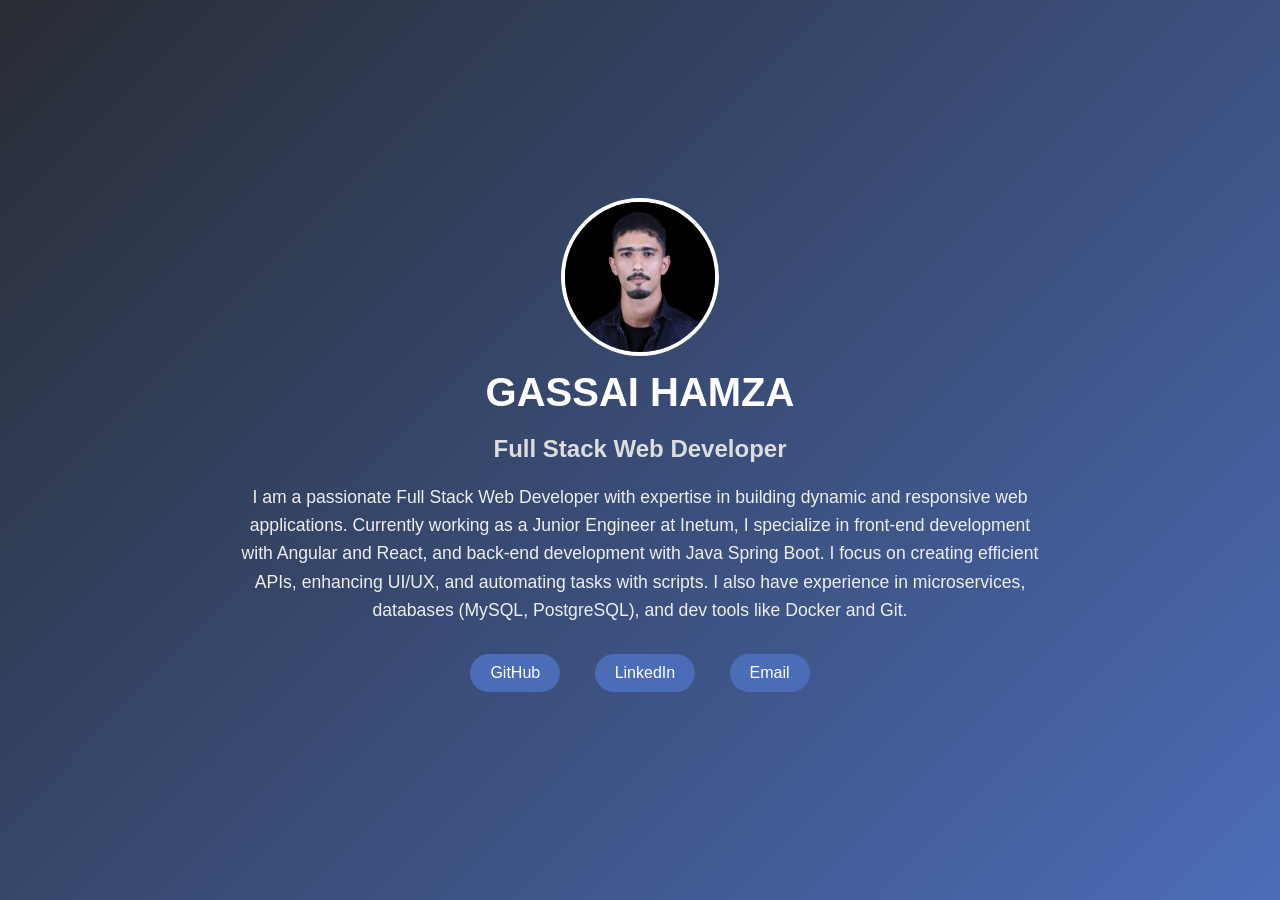
==== index.html @ 656f2b10 "Initial commit: Basic description and contact links" ====
<!DOCTYPE html>
<html lang="en">

<head>
    <meta charset="UTF-8">
    <meta name="viewport" content="width=device-width, initial-scale=1.0">
    <title>Portfolio | GASSAI HAMZA</title>
    <link rel="stylesheet" href="style.css">
</head>

<body>
    <div class="container">
        <div class="profile">
            <img src="gassai-hamza.jpeg" alt="Gassai Hamza" class="profile-pic">
            <h1 class="name">GASSAI HAMZA</h1>
            <h2 class="role">Full Stack Web Developer</h2>
        </div>
        <div class="bio">
            <p>
                I am a passionate Full Stack Web Developer with expertise in building dynamic and responsive web
                applications. Currently working as a Junior Engineer at Inetum, I specialize in front-end development
                with Angular and React, and back-end development with Java Spring Boot. I focus on creating efficient
                APIs, enhancing UI/UX, and automating tasks with scripts. I also have experience in microservices,
                databases (MySQL, PostgreSQL), and dev tools like Docker and Git.
            </p>
        </div>
        <div class="links">
            <a href="https://github.com/ghamza-dev" target="_blank" class="link">GitHub</a>
            <a href="https://linkedin.com/in/hamza-gassai" target="_blank" class="link">LinkedIn</a>
            <a href="mailto:gassai.hamza@gmail.com" class="link">Email</a>
        </div>
    </div>
</body>

</html>
---- style.css ----
/* General Styles */
body {
  margin: 0;
  font-family: "Arial", sans-serif;
  background: linear-gradient(135deg, #282c34, #4b6cb7);
  color: #fff;
  display: flex;
  justify-content: center;
  align-items: center;
  height: 100vh;
  overflow: hidden;
}

.container {
  text-align: center;
  animation: fadeIn 2s ease-in-out;
  max-width: 800px;
  width: 100%;
}

.profile-pic {
  width: 150px;
  height: 150px;
  border-radius: 50%;
  border: 4px solid #fff;
  transition: transform 0.3s ease;
}

.profile-pic:hover {
  transform: scale(1.1);
}

.name {
  font-size: 2.5rem;
  margin: 10px 0;
  animation: slideIn 1.5s ease-out;
}

.role {
  font-size: 1.5rem;
  color: #ddd;
  animation: slideIn 1.5s ease-out;
}

.bio {
  margin-top: 20px;
  font-size: 1.1rem;
  line-height: 1.6;
  color: #eee;
  animation: fadeIn 2s ease-in-out;
}

.links {
  margin-top: 20px;
}

.link {
  display: inline-block;
  margin: 10px 15px;
  padding: 10px 20px;
  color: #fff;
  background: #4b6cb7;
  border-radius: 30px;
  text-decoration: none;
  font-size: 1rem;
  transition: background 0.3s ease, transform 0.3s ease;
}

.link:hover {
  background: #6c5ce7;
  transform: translateY(-5px);
}

/* Animations */
@keyframes fadeIn {
  from {
    opacity: 0;
  }
  to {
    opacity: 1;
  }
}

@keyframes slideIn {
  from {
    transform: translateY(-20px);
    opacity: 0;
  }
  to {
    transform: translateY(0);
    opacity: 1;
  }
}
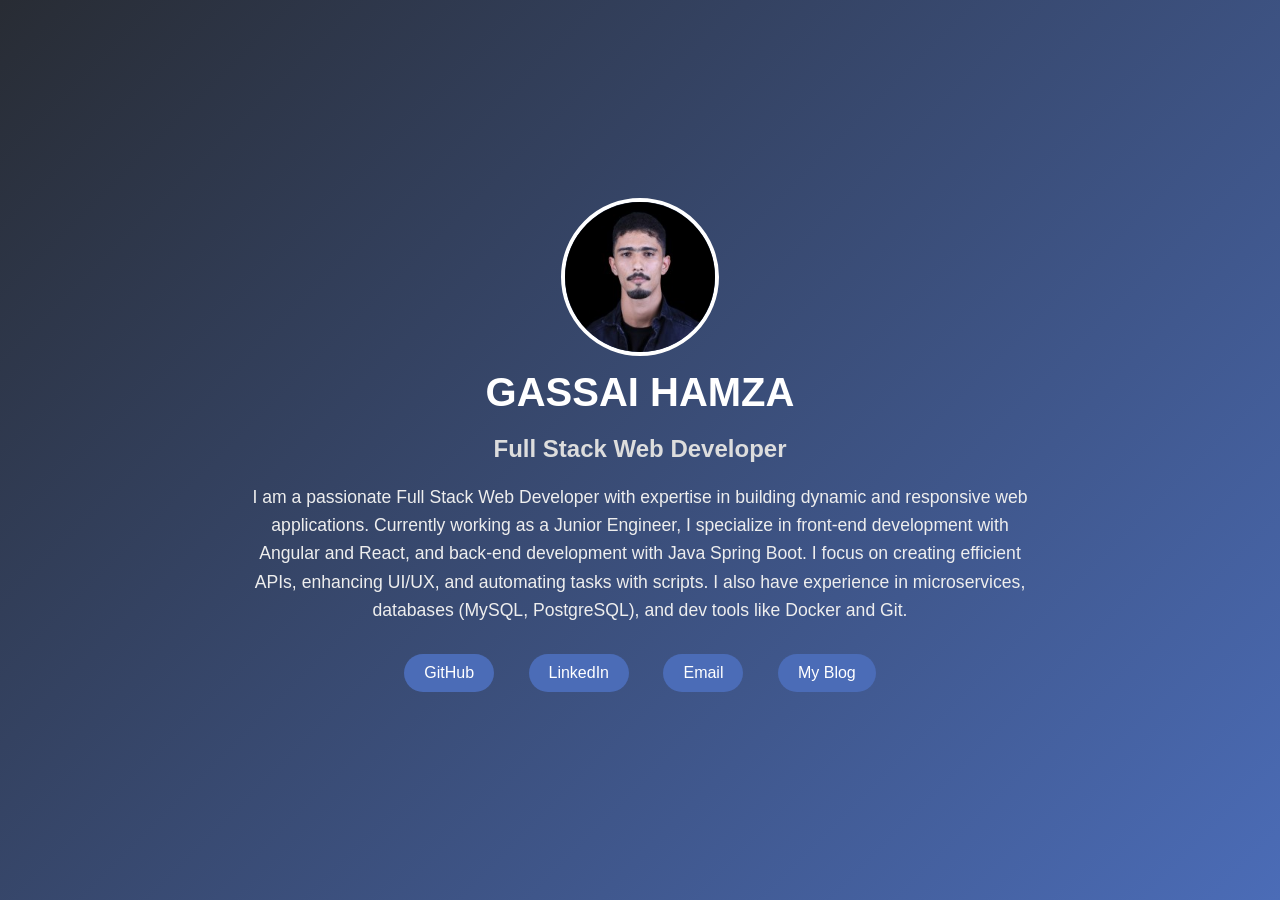
==== commit 0ab3c5f8: "Add blog link" ====
--- a/index.html
+++ b/index.html
@@ -18,7 +18,7 @@
         <div class="bio">
             <p>
                 I am a passionate Full Stack Web Developer with expertise in building dynamic and responsive web
-                applications. Currently working as a Junior Engineer at Inetum, I specialize in front-end development
+                applications. Currently working as a Junior Engineer, I specialize in front-end development
                 with Angular and React, and back-end development with Java Spring Boot. I focus on creating efficient
                 APIs, enhancing UI/UX, and automating tasks with scripts. I also have experience in microservices,
                 databases (MySQL, PostgreSQL), and dev tools like Docker and Git.
@@ -28,6 +28,7 @@
             <a href="https://github.com/ghamza-dev" target="_blank" class="link">GitHub</a>
             <a href="https://linkedin.com/in/hamza-gassai" target="_blank" class="link">LinkedIn</a>
             <a href="mailto:gassai.hamza@gmail.com" class="link">Email</a>
+            <a href="https://potatoes.hashnode.dev" class="link">My Blog</a>
         </div>
     </div>
 </body>
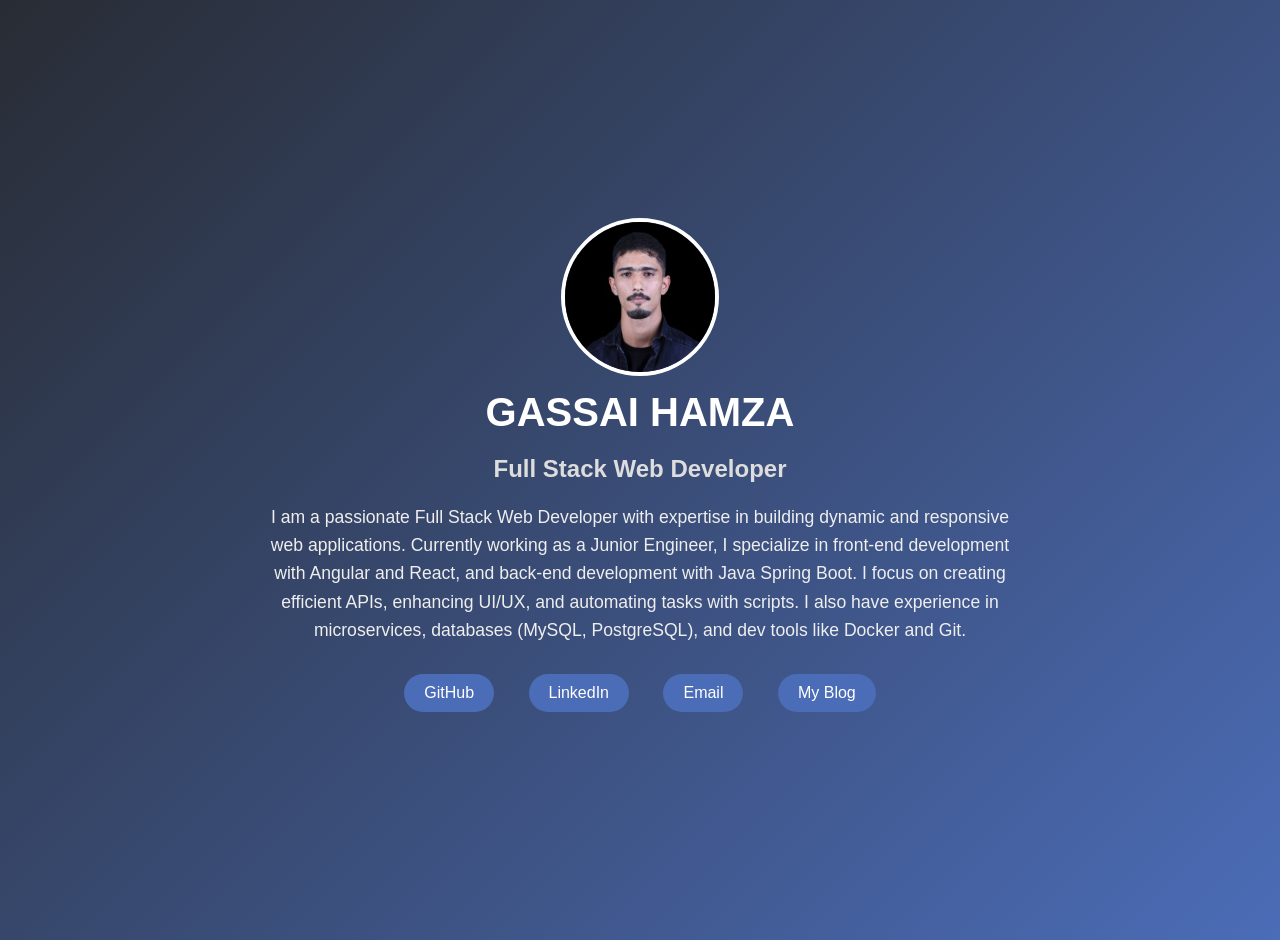
==== commit dd46a4d1: "Handle responsiveness and scroll bar" ====
--- a/index.html
+++ b/index.html
@@ -33,4 +33,4 @@
     </div>
 </body>
 
-</html>+</html>
--- a/style.css
+++ b/style.css
@@ -8,7 +8,8 @@
   justify-content: center;
   align-items: center;
   height: 100vh;
-  overflow: hidden;
+  overflow: auto; /* Enable scroll if content exceeds viewport height */
+  padding: 20px;
 }
 
 .container {
@@ -16,8 +17,12 @@
   animation: fadeIn 2s ease-in-out;
   max-width: 800px;
   width: 100%;
+  overflow-y: auto; /* Allow scrolling within the container */
+  padding: 20px;
+  box-sizing: border-box;
 }
 
+/* Profile Styles */
 .profile-pic {
   width: 150px;
   height: 150px;
@@ -42,6 +47,7 @@
   animation: slideIn 1.5s ease-out;
 }
 
+/* Bio Styles */
 .bio {
   margin-top: 20px;
   font-size: 1.1rem;
@@ -50,6 +56,7 @@
   animation: fadeIn 2s ease-in-out;
 }
 
+/* Links Section */
 .links {
   margin-top: 20px;
 }
@@ -69,6 +76,24 @@
 .link:hover {
   background: #6c5ce7;
   transform: translateY(-5px);
+}
+
+/* Custom Scrollbar */
+body::-webkit-scrollbar {
+  width: 8px;
+}
+
+body::-webkit-scrollbar-thumb {
+  background-color: #4b6cb7;
+  border-radius: 4px;
+}
+
+body::-webkit-scrollbar-thumb:hover {
+  background-color: #6c5ce7;
+}
+
+body::-webkit-scrollbar-track {
+  background-color: #f0f4f8;
 }
 
 /* Animations */
@@ -91,3 +116,52 @@
     opacity: 1;
   }
 }
+
+/* Responsive Design */
+@media (max-width: 768px) {
+  .profile-pic {
+    width: 120px;
+    height: 120px;
+  }
+
+  .name {
+    font-size: 2rem;
+  }
+
+  .role {
+    font-size: 1.2rem;
+  }
+
+  .bio {
+    font-size: 1rem;
+  }
+
+  .link {
+    font-size: 0.9rem;
+    padding: 8px 18px;
+  }
+}
+
+@media (max-width: 480px) {
+  .profile-pic {
+    width: 100px;
+    height: 100px;
+  }
+
+  .name {
+    font-size: 1.6rem;
+  }
+
+  .role {
+    font-size: 1rem;
+  }
+
+  .bio {
+    font-size: 0.9rem;
+  }
+
+  .link {
+    font-size: 0.8rem;
+    padding: 8px 16px;
+  }
+}
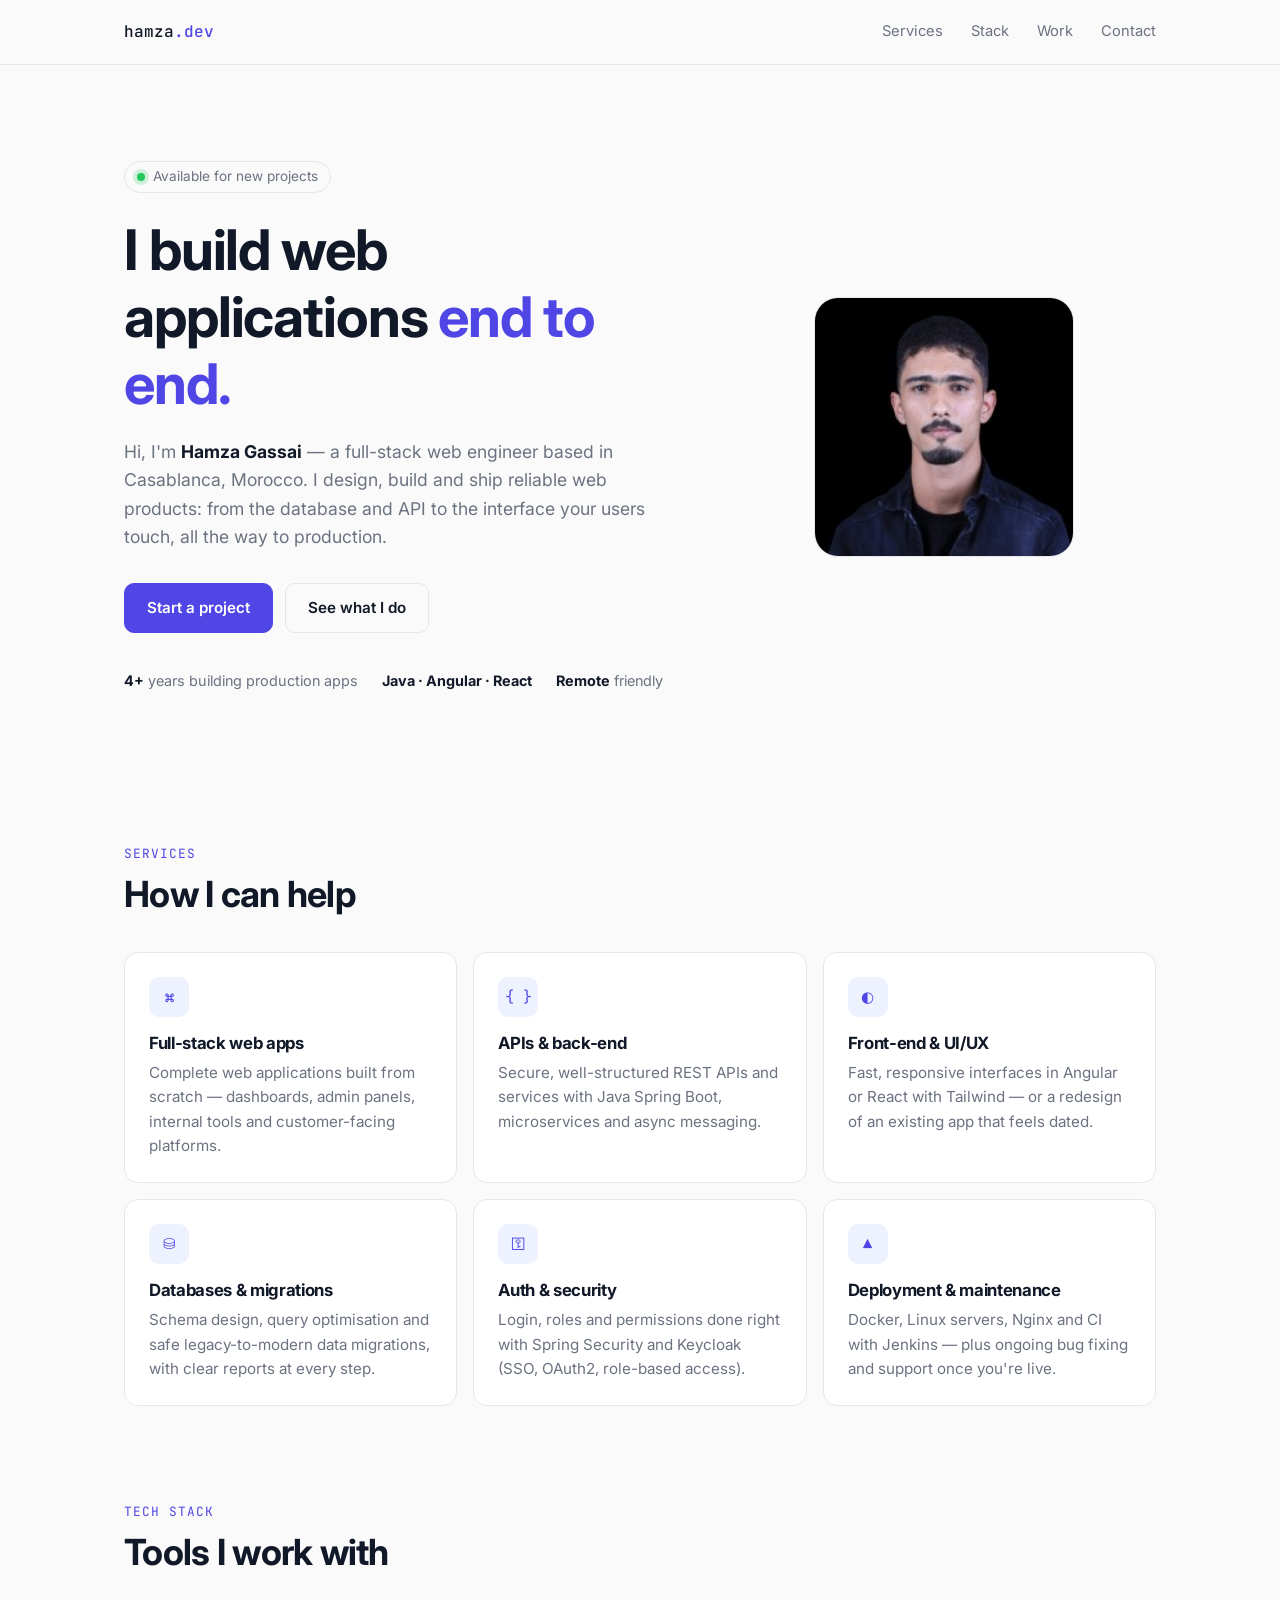
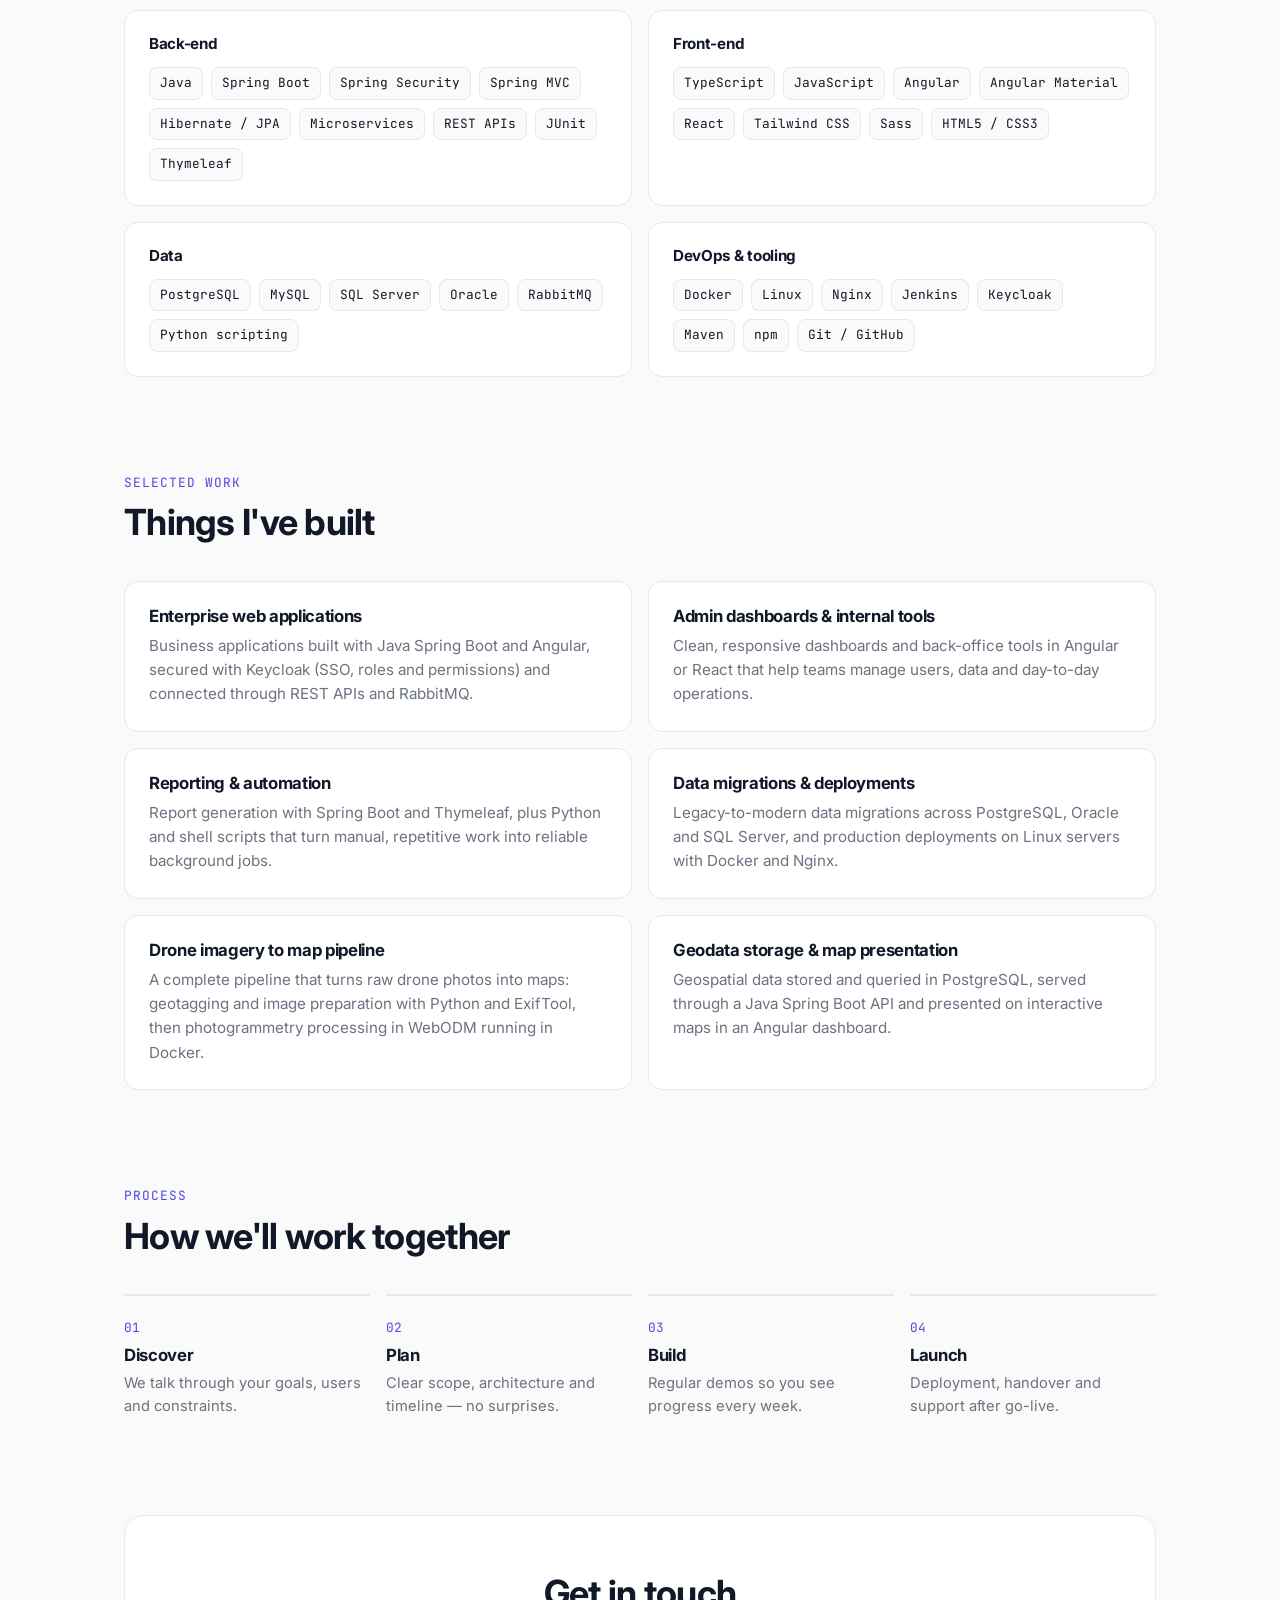
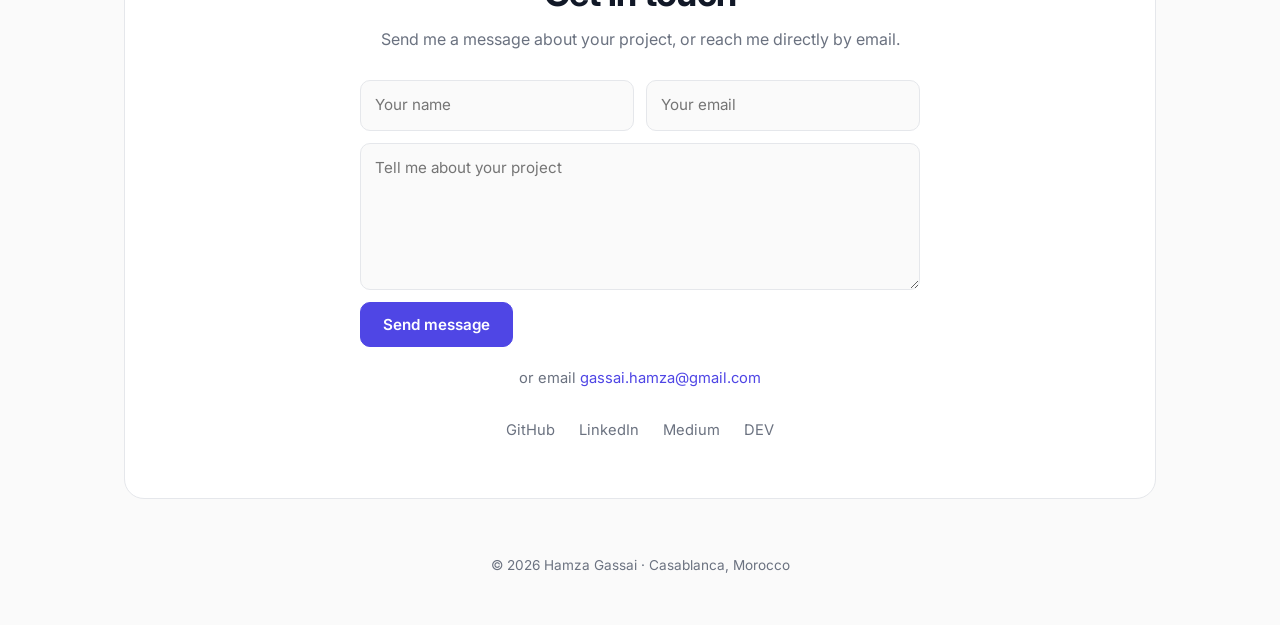
==== commit 704b9840: "Redesign portfolio" ====
--- a/index.html
+++ b/index.html
@@ -4,33 +4,223 @@
 <head>
     <meta charset="UTF-8">
     <meta name="viewport" content="width=device-width, initial-scale=1.0">
-    <title>Portfolio | GASSAI HAMZA</title>
+    <title>Hamza Gassai | Full-Stack Web Engineer</title>
+    <meta name="description"
+        content="Hamza Gassai — full-stack web engineer building web applications end to end with Java Spring Boot, Angular and React, from API to deployment.">
+    <meta property="og:title" content="Hamza Gassai | Full-Stack Web Engineer">
+    <meta property="og:description"
+        content="Web applications built end to end: Spring Boot APIs, Angular & React interfaces, Linux deployment.">
+    <meta property="og:image" content="gassai-hamza.jpeg">
+    <link rel="preconnect" href="https://fonts.googleapis.com">
+    <link rel="preconnect" href="https://fonts.gstatic.com" crossorigin>
+    <link
+        href="https://fonts.googleapis.com/css2?family=Inter:wght@400;500;600;700&family=JetBrains+Mono:wght@400;500&display=swap"
+        rel="stylesheet">
     <link rel="stylesheet" href="style.css">
 </head>
 
 <body>
-    <div class="container">
-        <div class="profile">
-            <img src="gassai-hamza.jpeg" alt="Gassai Hamza" class="profile-pic">
-            <h1 class="name">GASSAI HAMZA</h1>
-            <h2 class="role">Full Stack Web Developer</h2>
+    <header class="nav">
+        <div class="wrap nav-inner">
+            <a href="#top" class="logo">hamza<span>.dev</span></a>
+            <nav class="nav-links">
+                <a href="#services">Services</a>
+                <a href="#stack">Stack</a>
+                <a href="#work">Work</a>
+                <a href="#contact">Contact</a>
+            </nav>
         </div>
-        <div class="bio">
-            <p>
-                I am a passionate Full Stack Web Developer with expertise in building dynamic and responsive web
-                applications. Currently working as a Junior Engineer, I specialize in front-end development
-                with Angular and React, and back-end development with Java Spring Boot. I focus on creating efficient
-                APIs, enhancing UI/UX, and automating tasks with scripts. I also have experience in microservices,
-                databases (MySQL, PostgreSQL), and dev tools like Docker and Git.
-            </p>
-        </div>
-        <div class="links">
-            <a href="https://github.com/ghamza-dev" target="_blank" class="link">GitHub</a>
-            <a href="https://linkedin.com/in/hamza-gassai" target="_blank" class="link">LinkedIn</a>
-            <a href="mailto:gassai.hamza@gmail.com" class="link">Email</a>
-            <a href="https://potatoes.hashnode.dev" class="link">My Blog</a>
-        </div>
-    </div>
+    </header>
+
+    <main id="top">
+        <!-- Hero -->
+        <section class="hero wrap">
+            <div class="hero-text">
+                <p class="status"><span class="dot"></span>Available for new projects</p>
+                <h1>I build web applications <span class="accent">end to end.</span></h1>
+                <p class="lead">
+                    Hi, I'm <strong>Hamza Gassai</strong> — a full-stack web engineer based in Casablanca, Morocco.
+                    I design, build and ship reliable web products: from the database and API
+                    to the interface your users touch, all the way to production.
+                </p>
+                <div class="hero-cta">
+                    <a href="#contact" class="btn">Start a project</a>
+                    <a href="#services" class="btn btn-ghost">See what I do</a>
+                </div>
+                <ul class="facts">
+                    <li><strong>4+</strong> years building production apps</li>
+                    <li><strong>Java · Angular · React</strong></li>
+                    <li><strong>Remote</strong> friendly</li>
+                </ul>
+            </div>
+            <div class="hero-visual">
+                <img src="gassai-hamza.jpeg" alt="Portrait of Hamza Gassai" class="avatar">
+            </div>
+        </section>
+
+        <!-- Services -->
+        <section id="services" class="section wrap">
+            <p class="eyebrow">Services</p>
+            <h2>How I can help</h2>
+            <div class="grid grid-3">
+                <article class="card">
+                    <div class="icon">⌘</div>
+                    <h3>Full-stack web apps</h3>
+                    <p>Complete web applications built from scratch — dashboards, admin panels, internal tools and
+                        customer-facing platforms.</p>
+                </article>
+                <article class="card">
+                    <div class="icon">{ }</div>
+                    <h3>APIs &amp; back-end</h3>
+                    <p>Secure, well-structured REST APIs and services with Java Spring Boot, microservices and
+                        async messaging.</p>
+                </article>
+                <article class="card">
+                    <div class="icon">◐</div>
+                    <h3>Front-end &amp; UI/UX</h3>
+                    <p>Fast, responsive interfaces in Angular or React with Tailwind — or a redesign of an
+                        existing app that feels dated.</p>
+                </article>
+                <article class="card">
+                    <div class="icon">⛁</div>
+                    <h3>Databases &amp; migrations</h3>
+                    <p>Schema design, query optimisation and safe legacy-to-modern data migrations, with clear
+                        reports at every step.</p>
+                </article>
+                <article class="card">
+                    <div class="icon">⚿</div>
+                    <h3>Auth &amp; security</h3>
+                    <p>Login, roles and permissions done right with Spring Security and Keycloak (SSO, OAuth2,
+                        role-based access).</p>
+                </article>
+                <article class="card">
+                    <div class="icon">▲</div>
+                    <h3>Deployment &amp; maintenance</h3>
+                    <p>Docker, Linux servers, Nginx and CI with Jenkins — plus ongoing bug fixing and support
+                        once you're live.</p>
+                </article>
+            </div>
+        </section>
+
+        <!-- Stack -->
+        <section id="stack" class="section wrap">
+            <p class="eyebrow">Tech stack</p>
+            <h2>Tools I work with</h2>
+            <div class="grid grid-2">
+                <div class="stack-group">
+                    <h3>Back-end</h3>
+                    <ul class="tags">
+                        <li>Java</li><li>Spring Boot</li><li>Spring Security</li><li>Spring MVC</li>
+                        <li>Hibernate / JPA</li><li>Microservices</li><li>REST APIs</li><li>JUnit</li>
+                        <li>Thymeleaf</li>
+                    </ul>
+                </div>
+                <div class="stack-group">
+                    <h3>Front-end</h3>
+                    <ul class="tags">
+                        <li>TypeScript</li><li>JavaScript</li><li>Angular</li><li>Angular Material</li>
+                        <li>React</li><li>Tailwind CSS</li><li>Sass</li><li>HTML5 / CSS3</li>
+                    </ul>
+                </div>
+                <div class="stack-group">
+                    <h3>Data</h3>
+                    <ul class="tags">
+                        <li>PostgreSQL</li><li>MySQL</li><li>SQL Server</li><li>Oracle</li>
+                        <li>RabbitMQ</li><li>Python scripting</li>
+                    </ul>
+                </div>
+                <div class="stack-group">
+                    <h3>DevOps &amp; tooling</h3>
+                    <ul class="tags">
+                        <li>Docker</li><li>Linux</li><li>Nginx</li><li>Jenkins</li><li>Keycloak</li>
+                        <li>Maven</li><li>npm</li><li>Git / GitHub</li>
+                    </ul>
+                </div>
+            </div>
+        </section>
+
+        <!-- Work -->
+        <section id="work" class="section wrap">
+            <p class="eyebrow">Selected work</p>
+            <h2>Things I've built</h2>
+            <div class="grid grid-2">
+                <article class="card project">
+                    <h3>Enterprise web applications</h3>
+                    <p>Business applications built with Java Spring Boot and Angular, secured with Keycloak
+                        (SSO, roles and permissions) and connected through REST APIs and RabbitMQ.</p>
+                </article>
+                <article class="card project">
+                    <h3>Admin dashboards &amp; internal tools</h3>
+                    <p>Clean, responsive dashboards and back-office tools in Angular or React that help teams
+                        manage users, data and day-to-day operations.</p>
+                </article>
+                <article class="card project">
+                    <h3>Reporting &amp; automation</h3>
+                    <p>Report generation with Spring Boot and Thymeleaf, plus Python and shell scripts that turn
+                        manual, repetitive work into reliable background jobs.</p>
+                </article>
+                <article class="card project">
+                    <h3>Data migrations &amp; deployments</h3>
+                    <p>Legacy-to-modern data migrations across PostgreSQL, Oracle and SQL Server, and production
+                        deployments on Linux servers with Docker and Nginx.</p>
+                </article>
+                <article class="card project">
+                    <h3>Drone imagery to map pipeline</h3>
+                    <p>A complete pipeline that turns raw drone photos into maps: geotagging and image preparation
+                        with Python and ExifTool, then photogrammetry processing in WebODM running in Docker.</p>
+                </article>
+                <article class="card project">
+                    <h3>Geodata storage &amp; map presentation</h3>
+                    <p>Geospatial data stored and queried in PostgreSQL, served through a Java Spring Boot API and
+                        presented on interactive maps in an Angular dashboard.</p>
+                </article>
+            </div>
+        </section>
+
+        <!-- Process -->
+        <section class="section wrap">
+            <p class="eyebrow">Process</p>
+            <h2>How we'll work together</h2>
+            <ol class="steps">
+                <li><span>01</span><h3>Discover</h3><p>We talk through your goals, users and constraints.</p></li>
+                <li><span>02</span><h3>Plan</h3><p>Clear scope, architecture and timeline — no surprises.</p></li>
+                <li><span>03</span><h3>Build</h3><p>Regular demos so you see progress every week.</p></li>
+                <li><span>04</span><h3>Launch</h3><p>Deployment, handover and support after go-live.</p></li>
+            </ol>
+        </section>
+
+        <!-- Contact -->
+        <section id="contact" class="section wrap">
+            <div class="contact">
+                <h2>Get in touch</h2>
+                <p>Send me a message about your project, or reach me directly by email.</p>
+                <form class="contact-form" action="https://api.web3forms.com/submit" method="POST">
+                    <input type="hidden" name="access_key" value="8fb10703-992f-4857-babd-a0d79a56f528">
+                    <input type="hidden" name="subject" value="New message from your portfolio">
+                    <input type="checkbox" name="botcheck" class="hidden" tabindex="-1" autocomplete="off">
+                    <div class="form-row">
+                        <input type="text" name="name" placeholder="Your name" required>
+                        <input type="email" name="email" placeholder="Your email" required>
+                    </div>
+                    <textarea name="message" rows="5" placeholder="Tell me about your project" required></textarea>
+                    <button type="submit" class="btn">Send message</button>
+                </form>
+                <p class="contact-alt">or email <a href="mailto:gassai.hamza@gmail.com">gassai.hamza@gmail.com</a></p>
+                <div class="socials">
+                    <a href="https://github.com/ghamza-dev" target="_blank" rel="noopener">GitHub</a>
+                    <a href="https://linkedin.com/in/hamza-gassai" target="_blank" rel="noopener">LinkedIn</a>
+                    <a href="https://medium.com/@hamzagassai" target="_blank" rel="noopener">Medium</a>
+                    <a href="https://dev.to/gassaihamza" target="_blank" rel="noopener">DEV</a>
+                </div>
+            </div>
+        </section>
+    </main>
+
+    <footer class="footer wrap">
+        <p>© <span id="year">2026</span> Hamza Gassai · Casablanca, Morocco</p>
+    </footer>
+
+    <script>document.getElementById('year').textContent = new Date().getFullYear();</script>
 </body>
 
 </html>
--- a/style.css
+++ b/style.css
@@ -1,167 +1,493 @@
-/* General Styles */
+/* Theme */
+:root {
+  --bg: #fafafa;
+  --surface: #ffffff;
+  --text: #111827;
+  --muted: #6b7280;
+  --border: #e5e7eb;
+  --accent: #4f46e5;
+  --accent-soft: #eef2ff;
+  --radius: 14px;
+  --font: "Inter", system-ui, -apple-system, sans-serif;
+  --mono: "JetBrains Mono", ui-monospace, monospace;
+}
+
+@media (prefers-color-scheme: dark) {
+  :root {
+    --bg: #0b0d12;
+    --surface: #12151c;
+    --text: #e5e7eb;
+    --muted: #9ca3af;
+    --border: #232733;
+    --accent: #818cf8;
+    --accent-soft: #1e1b4b;
+  }
+}
+
+/* Base */
+*,
+*::before,
+*::after {
+  box-sizing: border-box;
+}
+
+html {
+  scroll-behavior: smooth;
+  scroll-padding-top: 80px;
+}
+
 body {
   margin: 0;
-  font-family: "Arial", sans-serif;
-  background: linear-gradient(135deg, #282c34, #4b6cb7);
+  font-family: var(--font);
+  background: var(--bg);
+  color: var(--text);
+  line-height: 1.6;
+  -webkit-font-smoothing: antialiased;
+}
+
+h1,
+h2,
+h3 {
+  line-height: 1.2;
+  margin: 0;
+  letter-spacing: -0.02em;
+}
+
+p {
+  margin: 0;
+}
+
+a {
+  color: inherit;
+  text-decoration: none;
+}
+
+.wrap {
+  max-width: 1080px;
+  margin: 0 auto;
+  padding-inline: 24px;
+}
+
+/* Buttons */
+.btn {
+  display: inline-block;
+  padding: 12px 22px;
+  border-radius: 10px;
+  background: var(--accent);
   color: #fff;
-  display: flex;
-  justify-content: center;
+  font-weight: 600;
+  font-size: 0.95rem;
+  border: 1px solid var(--accent);
+  transition: transform 0.2s ease, opacity 0.2s ease;
+}
+
+.btn:hover {
+  transform: translateY(-2px);
+  opacity: 0.92;
+}
+
+.btn-ghost {
+  background: transparent;
+  color: var(--text);
+  border-color: var(--border);
+}
+
+.btn-small {
+  padding: 8px 16px;
+  font-size: 0.85rem;
+}
+
+/* Nav */
+.nav {
+  position: sticky;
+  top: 0;
+  z-index: 10;
+  background: color-mix(in srgb, var(--bg) 80%, transparent);
+  backdrop-filter: blur(10px);
+  border-bottom: 1px solid var(--border);
+}
+
+.nav-inner {
+  display: flex;
   align-items: center;
-  height: 100vh;
-  overflow: auto; /* Enable scroll if content exceeds viewport height */
-  padding: 20px;
-}
-
-.container {
-  text-align: center;
-  animation: fadeIn 2s ease-in-out;
-  max-width: 800px;
-  width: 100%;
-  overflow-y: auto; /* Allow scrolling within the container */
-  padding: 20px;
-  box-sizing: border-box;
-}
-
-/* Profile Styles */
-.profile-pic {
-  width: 150px;
-  height: 150px;
+  justify-content: space-between;
+  height: 64px;
+}
+
+.logo {
+  font-family: var(--mono);
+  font-weight: 500;
+}
+
+.logo span {
+  color: var(--accent);
+}
+
+.nav-links {
+  display: flex;
+  gap: 28px;
+  font-size: 0.92rem;
+  color: var(--muted);
+}
+
+.nav-links a:hover {
+  color: var(--text);
+}
+
+/* Hero */
+.hero {
+  display: grid;
+  grid-template-columns: 1.3fr 1fr;
+  gap: 56px;
+  align-items: center;
+  padding-top: 96px;
+  padding-bottom: 64px;
+}
+
+.status {
+  display: inline-flex;
+  align-items: center;
+  gap: 8px;
+  font-size: 0.85rem;
+  color: var(--muted);
+  border: 1px solid var(--border);
+  border-radius: 999px;
+  padding: 4px 12px;
+  margin-bottom: 24px;
+}
+
+.dot {
+  width: 8px;
+  height: 8px;
   border-radius: 50%;
-  border: 4px solid #fff;
-  transition: transform 0.3s ease;
-}
-
-.profile-pic:hover {
-  transform: scale(1.1);
-}
-
-.name {
-  font-size: 2.5rem;
-  margin: 10px 0;
-  animation: slideIn 1.5s ease-out;
-}
-
-.role {
-  font-size: 1.5rem;
-  color: #ddd;
-  animation: slideIn 1.5s ease-out;
-}
-
-/* Bio Styles */
-.bio {
+  background: #22c55e;
+  box-shadow: 0 0 0 4px rgba(34, 197, 94, 0.2);
+}
+
+.hero h1 {
+  font-size: clamp(2.2rem, 5vw, 3.5rem);
+  font-weight: 700;
+}
+
+.accent {
+  color: var(--accent);
+}
+
+.lead {
   margin-top: 20px;
   font-size: 1.1rem;
-  line-height: 1.6;
-  color: #eee;
-  animation: fadeIn 2s ease-in-out;
-}
-
-/* Links Section */
-.links {
-  margin-top: 20px;
-}
-
-.link {
-  display: inline-block;
-  margin: 10px 15px;
-  padding: 10px 20px;
-  color: #fff;
-  background: #4b6cb7;
-  border-radius: 30px;
-  text-decoration: none;
-  font-size: 1rem;
-  transition: background 0.3s ease, transform 0.3s ease;
-}
-
-.link:hover {
-  background: #6c5ce7;
-  transform: translateY(-5px);
-}
-
-/* Custom Scrollbar */
-body::-webkit-scrollbar {
-  width: 8px;
-}
-
-body::-webkit-scrollbar-thumb {
-  background-color: #4b6cb7;
-  border-radius: 4px;
-}
-
-body::-webkit-scrollbar-thumb:hover {
-  background-color: #6c5ce7;
-}
-
-body::-webkit-scrollbar-track {
-  background-color: #f0f4f8;
-}
-
-/* Animations */
-@keyframes fadeIn {
-  from {
-    opacity: 0;
-  }
-  to {
-    opacity: 1;
-  }
-}
-
-@keyframes slideIn {
-  from {
-    transform: translateY(-20px);
-    opacity: 0;
-  }
-  to {
-    transform: translateY(0);
-    opacity: 1;
-  }
-}
-
-/* Responsive Design */
-@media (max-width: 768px) {
-  .profile-pic {
+  color: var(--muted);
+  max-width: 560px;
+}
+
+.lead strong {
+  color: var(--text);
+}
+
+.hero-cta {
+  display: flex;
+  flex-wrap: wrap;
+  gap: 12px;
+  margin-top: 32px;
+}
+
+.facts {
+  display: flex;
+  flex-wrap: wrap;
+  gap: 8px 24px;
+  list-style: none;
+  padding: 0;
+  margin: 36px 0 0;
+  font-size: 0.9rem;
+  color: var(--muted);
+}
+
+.facts strong {
+  color: var(--text);
+}
+
+.hero-visual {
+  position: relative;
+  display: flex;
+  justify-content: center;
+}
+
+.avatar {
+  width: 260px;
+  height: 260px;
+  object-fit: cover;
+  border-radius: 24px;
+  border: 1px solid var(--border);
+}
+
+
+/* Sections */
+.section {
+  padding-top: 88px;
+  padding-bottom: 8px;
+}
+
+.eyebrow {
+  font-family: var(--mono);
+  font-size: 0.8rem;
+  color: var(--accent);
+  text-transform: uppercase;
+  letter-spacing: 0.08em;
+  margin-bottom: 8px;
+}
+
+.section h2 {
+  font-size: clamp(1.7rem, 3.5vw, 2.25rem);
+  margin-bottom: 36px;
+}
+
+.grid {
+  display: grid;
+  gap: 16px;
+}
+
+.grid-3 { grid-template-columns: repeat(3, 1fr); }
+.grid-2 { grid-template-columns: repeat(2, 1fr); }
+
+.card {
+  background: var(--surface);
+  border: 1px solid var(--border);
+  border-radius: var(--radius);
+  padding: 24px;
+  transition: border-color 0.2s ease, transform 0.2s ease;
+}
+
+.card:hover {
+  border-color: var(--accent);
+  transform: translateY(-3px);
+}
+
+.card h3 {
+  font-size: 1.05rem;
+  margin-bottom: 8px;
+}
+
+.card p {
+  color: var(--muted);
+  font-size: 0.95rem;
+}
+
+.icon {
+  display: grid;
+  place-items: center;
+  width: 40px;
+  height: 40px;
+  margin-bottom: 16px;
+  border-radius: 10px;
+  background: var(--accent-soft);
+  color: var(--accent);
+  font-family: var(--mono);
+  font-size: 0.95rem;
+}
+
+/* Stack */
+.stack-group {
+  padding: 24px;
+  border: 1px solid var(--border);
+  border-radius: var(--radius);
+  background: var(--surface);
+}
+
+.stack-group h3 {
+  font-size: 0.95rem;
+  margin-bottom: 14px;
+}
+
+.tags {
+  display: flex;
+  flex-wrap: wrap;
+  gap: 8px;
+  list-style: none;
+  padding: 0;
+  margin: 0;
+}
+
+.tags li {
+  font-family: var(--mono);
+  font-size: 0.8rem;
+  padding: 5px 10px;
+  border-radius: 8px;
+  background: var(--bg);
+  border: 1px solid var(--border);
+}
+
+
+/* Process */
+.steps {
+  display: grid;
+  grid-template-columns: repeat(4, 1fr);
+  gap: 16px;
+  list-style: none;
+  padding: 0;
+  margin: 0;
+}
+
+.steps li {
+  border-top: 2px solid var(--border);
+  padding-top: 18px;
+}
+
+.steps span {
+  font-family: var(--mono);
+  font-size: 0.8rem;
+  color: var(--accent);
+}
+
+.steps h3 {
+  font-size: 1.05rem;
+  margin: 6px 0;
+}
+
+.steps p {
+  color: var(--muted);
+  font-size: 0.92rem;
+}
+
+/* Contact */
+.contact {
+  text-align: center;
+  padding: 56px 24px;
+  border: 1px solid var(--border);
+  border-radius: 20px;
+  background: var(--surface);
+}
+
+.contact h2 {
+  margin-bottom: 12px;
+}
+
+.contact p {
+  color: var(--muted);
+  margin-bottom: 28px;
+}
+
+.contact-form {
+  display: grid;
+  gap: 12px;
+  max-width: 560px;
+  margin: 0 auto;
+  text-align: left;
+}
+
+.form-row {
+  display: grid;
+  grid-template-columns: 1fr 1fr;
+  gap: 12px;
+}
+
+.contact-form input,
+.contact-form textarea {
+  width: 100%;
+  padding: 12px 14px;
+  font: inherit;
+  font-size: 0.95rem;
+  color: var(--text);
+  background: var(--bg);
+  border: 1px solid var(--border);
+  border-radius: 10px;
+  resize: vertical;
+}
+
+.contact-form input:focus,
+.contact-form textarea:focus {
+  outline: none;
+  border-color: var(--accent);
+}
+
+.contact-form .btn {
+  justify-self: start;
+  cursor: pointer;
+  font-family: inherit;
+}
+
+.hidden {
+  display: none;
+}
+
+.contact .contact-alt {
+  margin: 20px 0 0;
+  font-size: 0.92rem;
+}
+
+.contact-alt a {
+  color: var(--accent);
+}
+
+.socials {
+  display: flex;
+  justify-content: center;
+  gap: 24px;
+  margin-top: 28px;
+  font-size: 0.92rem;
+  color: var(--muted);
+}
+
+.socials a:hover {
+  color: var(--accent);
+}
+
+.footer {
+  padding-top: 48px;
+  padding-bottom: 48px;
+  text-align: center;
+  font-size: 0.85rem;
+  color: var(--muted);
+}
+
+/* Responsive */
+@media (max-width: 900px) {
+  .hero {
+    grid-template-columns: 1fr;
+    padding-top: 56px;
+    gap: 72px;
+  }
+
+  .hero-visual {
+    order: -1;
+    justify-content: flex-start;
+  }
+
+  .avatar {
+    width: 180px;
+    height: 180px;
+  }
+
+  .grid-3 { grid-template-columns: repeat(2, 1fr); }
+  .steps { grid-template-columns: repeat(2, 1fr); }
+}
+
+@media (max-width: 640px) {
+  .wrap {
+    padding-inline: 16px;
+  }
+
+  .nav-links {
+    display: none;
+  }
+
+  .hero {
+    gap: 32px;
+  }
+
+  .avatar {
     width: 120px;
     height: 120px;
-  }
-
-  .name {
-    font-size: 2rem;
-  }
-
-  .role {
-    font-size: 1.2rem;
-  }
-
-  .bio {
-    font-size: 1rem;
-  }
-
-  .link {
-    font-size: 0.9rem;
-    padding: 8px 18px;
-  }
-}
-
-@media (max-width: 480px) {
-  .profile-pic {
-    width: 100px;
-    height: 100px;
-  }
-
-  .name {
-    font-size: 1.6rem;
-  }
-
-  .role {
-    font-size: 1rem;
-  }
-
-  .bio {
-    font-size: 0.9rem;
-  }
-
-  .link {
-    font-size: 0.8rem;
-    padding: 8px 16px;
-  }
-}
+    border-radius: 18px;
+  }
+
+  .grid-3,
+  .grid-2,
+  .steps,
+  .form-row {
+    grid-template-columns: 1fr;
+  }
+
+  .section {
+    padding-top: 64px;
+  }
+}
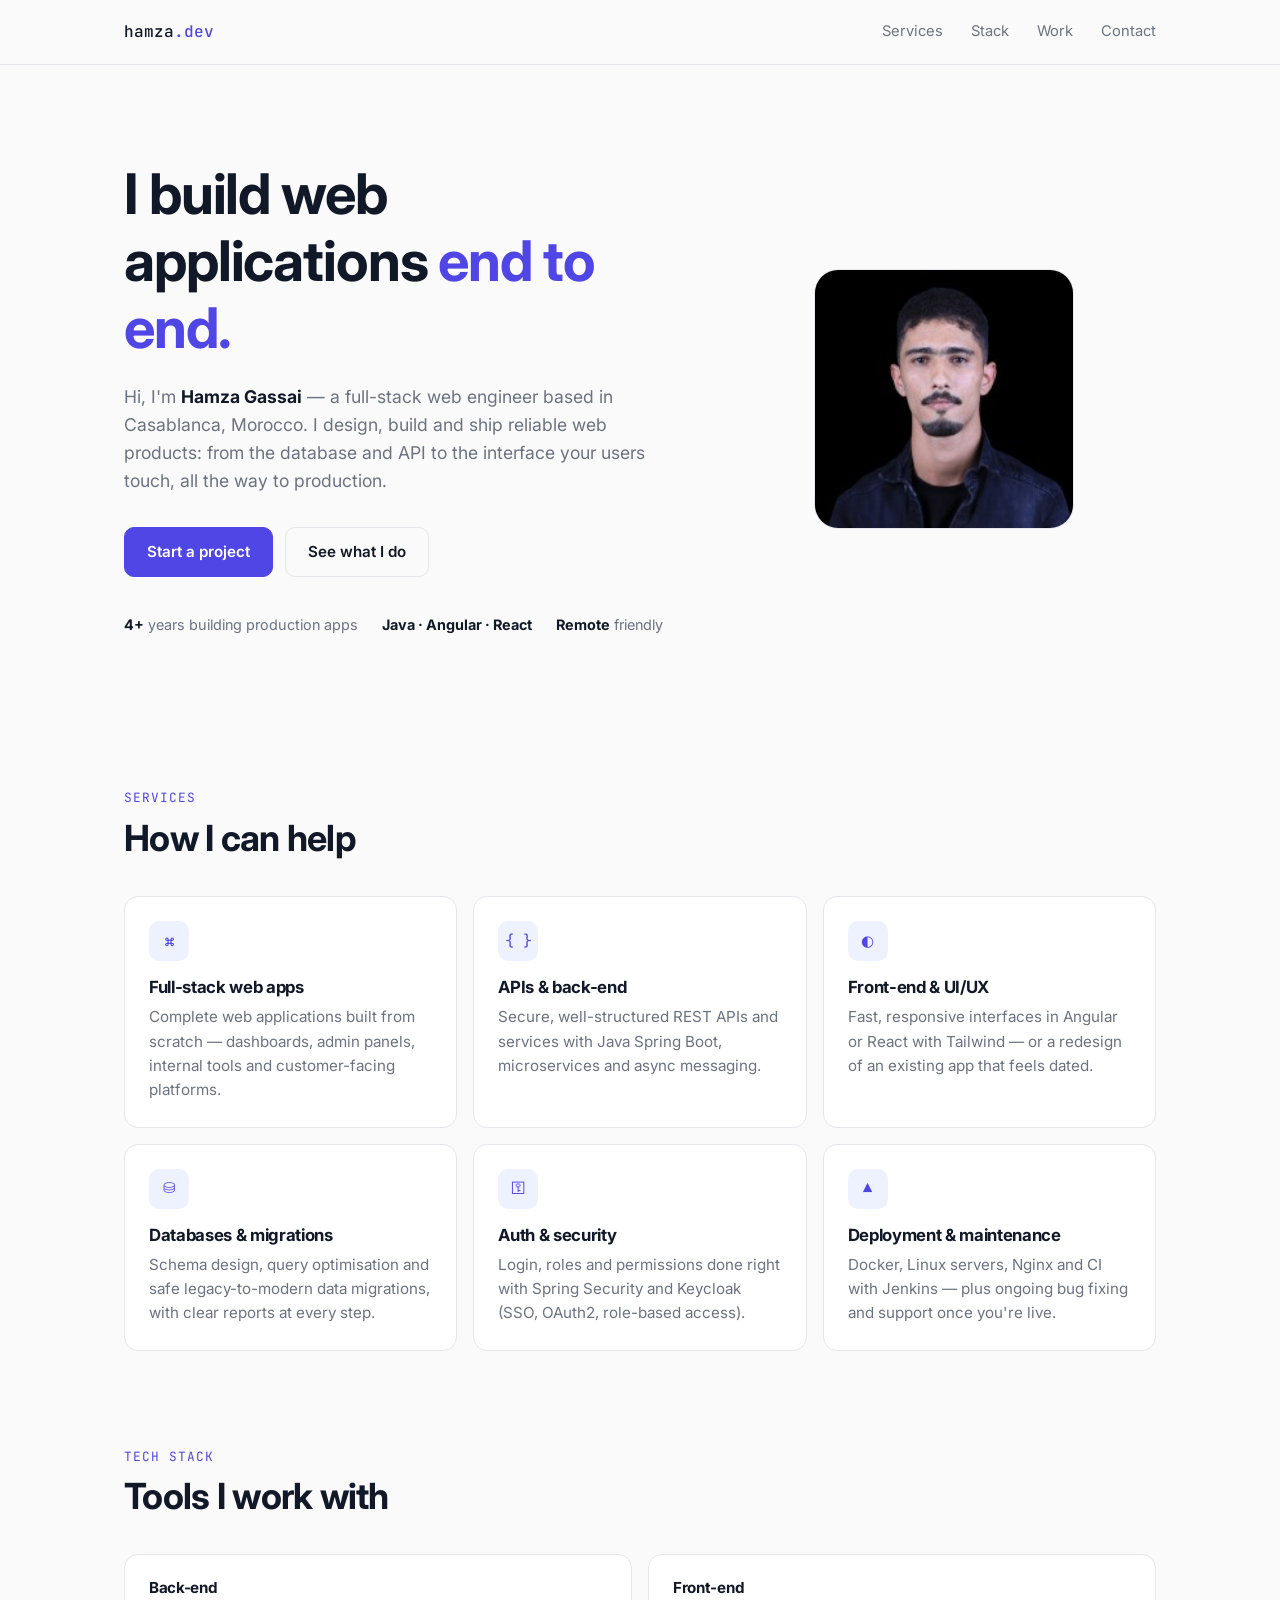
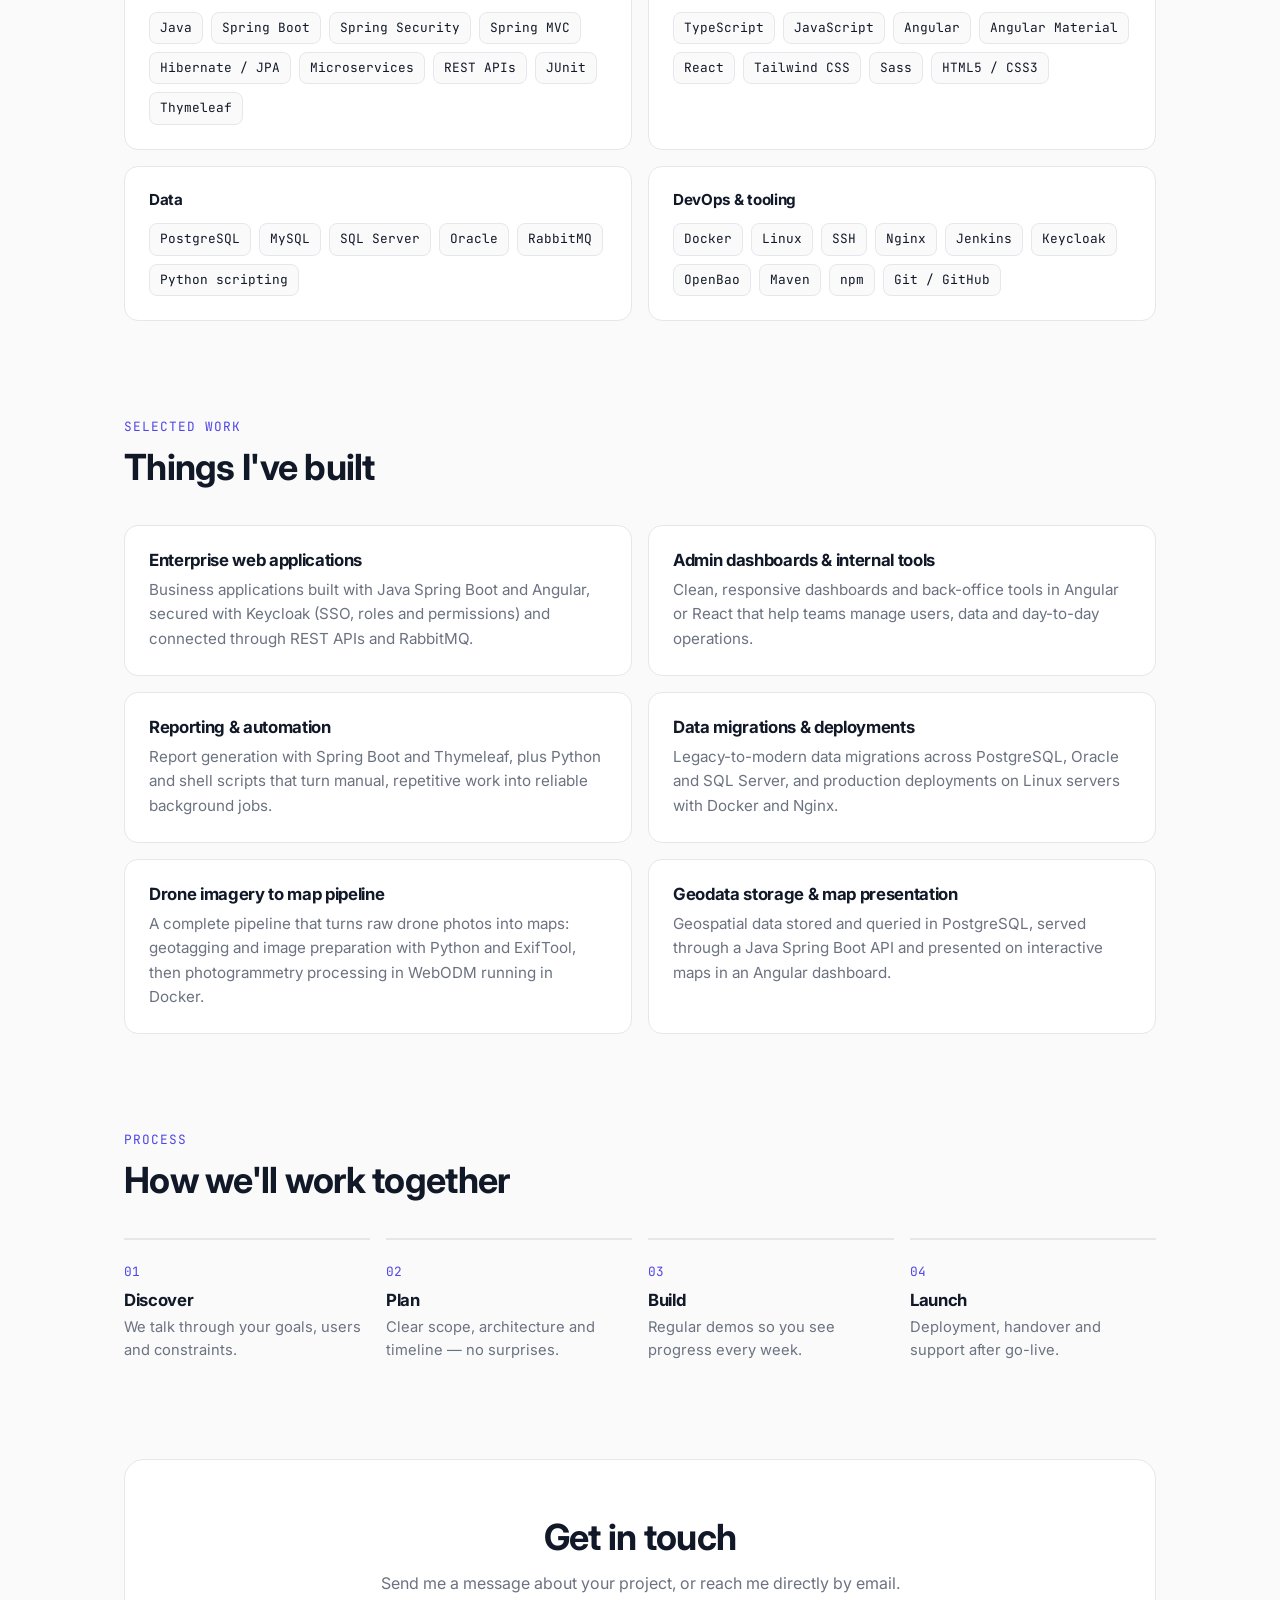
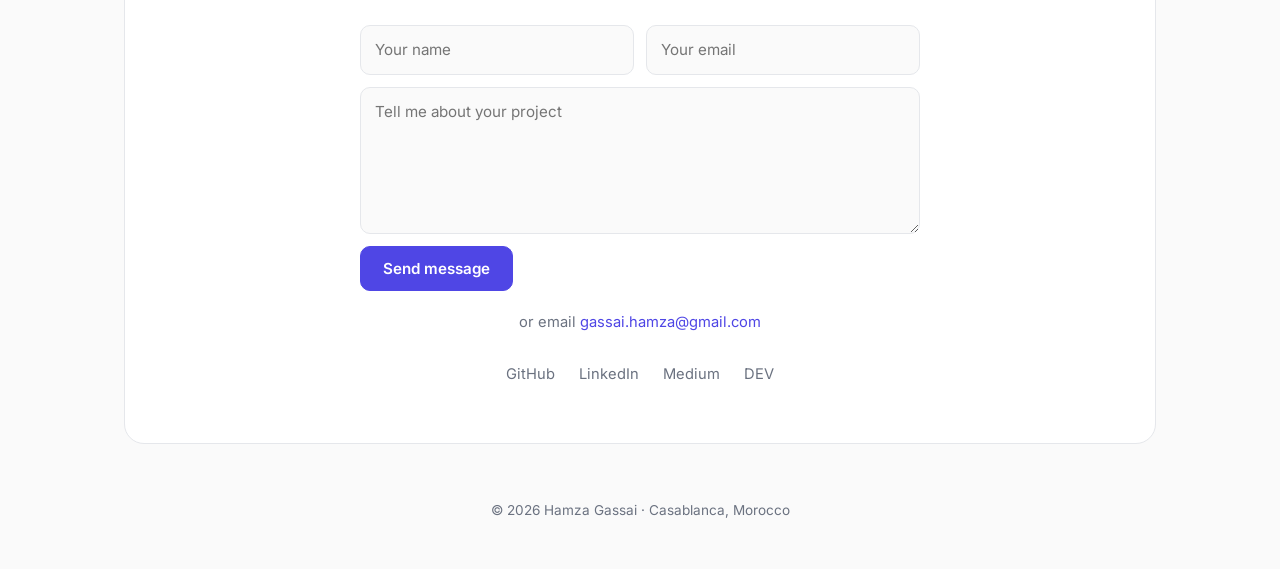
==== commit 3dbf3bd5: "Add SSH and OpenBao to stack, remove availability badge" ====
--- a/index.html
+++ b/index.html
@@ -36,7 +36,6 @@
         <!-- Hero -->
         <section class="hero wrap">
             <div class="hero-text">
-                <p class="status"><span class="dot"></span>Available for new projects</p>
                 <h1>I build web applications <span class="accent">end to end.</span></h1>
                 <p class="lead">
                     Hi, I'm <strong>Hamza Gassai</strong> — a full-stack web engineer based in Casablanca, Morocco.
@@ -132,7 +131,7 @@
                 <div class="stack-group">
                     <h3>DevOps &amp; tooling</h3>
                     <ul class="tags">
-                        <li>Docker</li><li>Linux</li><li>Nginx</li><li>Jenkins</li><li>Keycloak</li>
+                        <li>Docker</li><li>Linux</li><li>SSH</li><li>Nginx</li><li>Jenkins</li><li>Keycloak</li><li>OpenBao</li>
                         <li>Maven</li><li>npm</li><li>Git / GitHub</li>
                     </ul>
                 </div>
--- a/style.css
+++ b/style.css
@@ -144,26 +144,6 @@
   padding-bottom: 64px;
 }
 
-.status {
-  display: inline-flex;
-  align-items: center;
-  gap: 8px;
-  font-size: 0.85rem;
-  color: var(--muted);
-  border: 1px solid var(--border);
-  border-radius: 999px;
-  padding: 4px 12px;
-  margin-bottom: 24px;
-}
-
-.dot {
-  width: 8px;
-  height: 8px;
-  border-radius: 50%;
-  background: #22c55e;
-  box-shadow: 0 0 0 4px rgba(34, 197, 94, 0.2);
-}
-
 .hero h1 {
   font-size: clamp(2.2rem, 5vw, 3.5rem);
   font-weight: 700;
